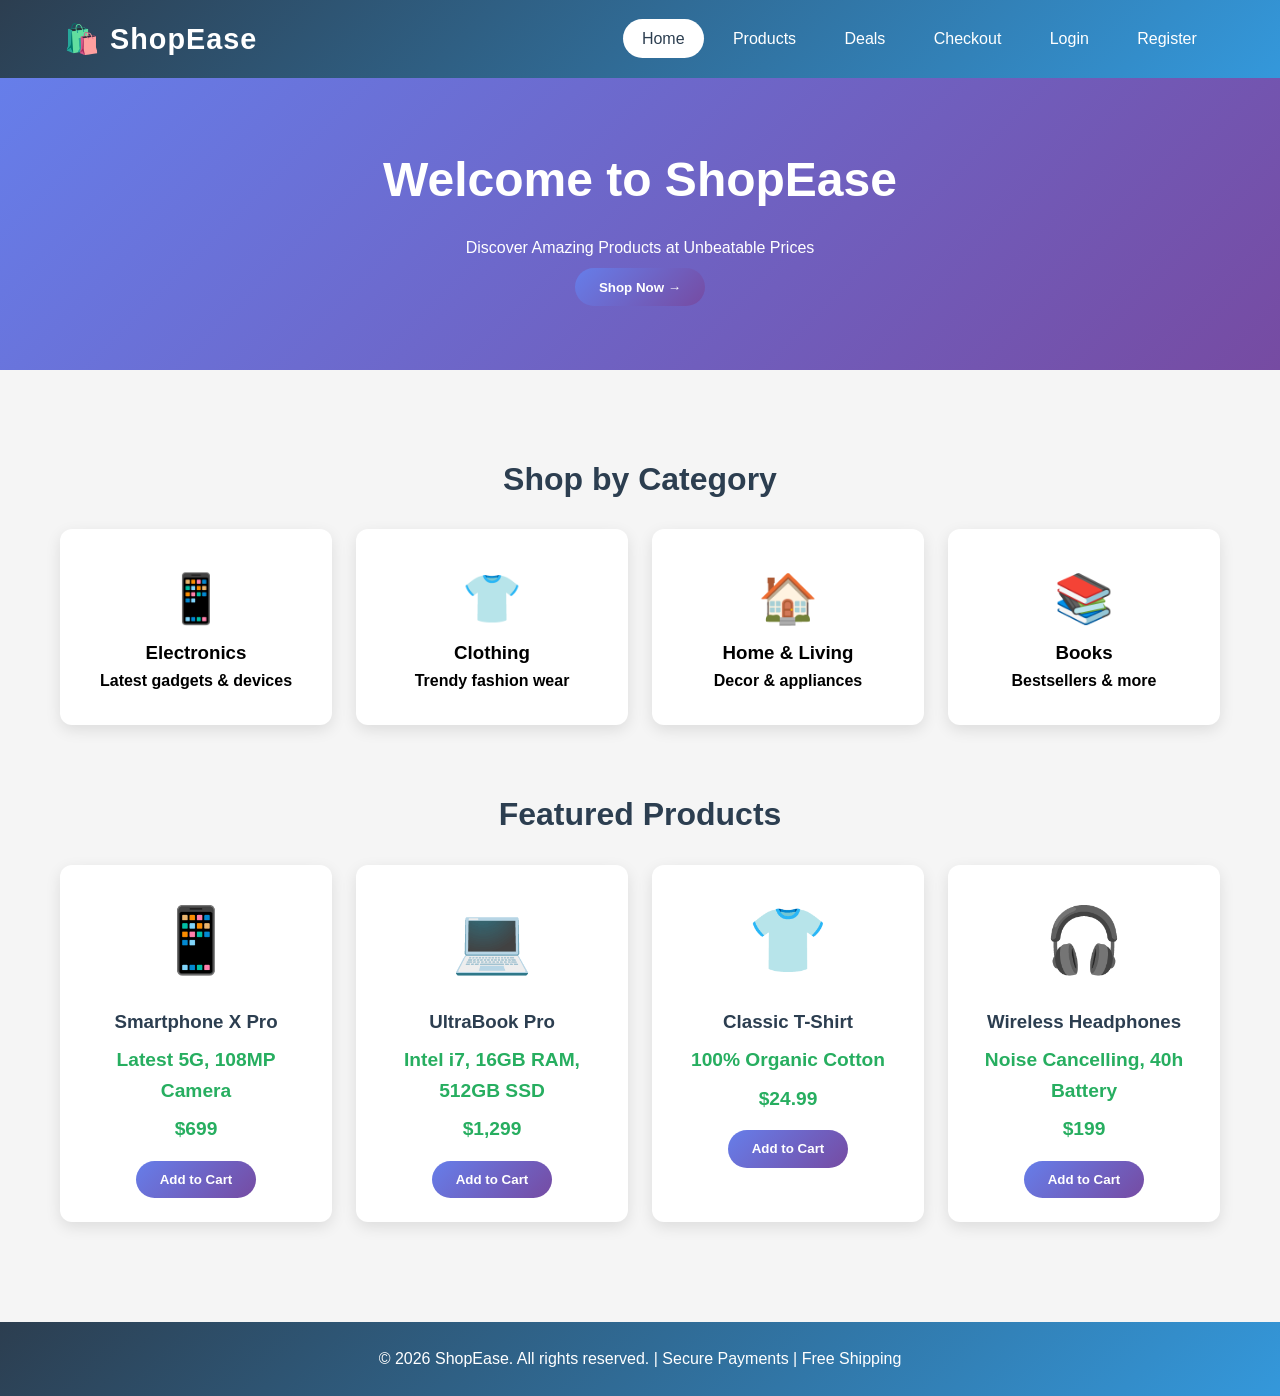
==== index.html @ cba44abe "Assignment 1 and 2 complted" ====
<!DOCTYPE html>
<html lang="en">
<head>
  <meta charset="UTF-8">
  <meta name="viewport" content="width=device-width, initial-scale=1.0">
  <title>ShopEase - Your One-Stop Shop</title>
  <link rel="stylesheet" href="style.css">
</head>
<body>
  <header>
    <div class="logo">🛍️ ShopEase</div>
    <nav>
      <ul>
        <li><a href="index.html" class="active">Home</a></li>
        <li><a href="products.html">Products</a></li>
        <li><a href="product-seo.html">Deals</a></li>
        <li><a href="checkout.html">Checkout</a></li>
        <li><a href="login.html">Login</a></li>
        <li><a href="register.html">Register</a></li>
      </ul>
    </nav>
  </header>

  <section class="hero">
    <h1>Welcome to ShopEase</h1>
    <p>Discover Amazing Products at Unbeatable Prices</p>
    <button class="btn" onclick="location.href='products.html'">Shop Now →</button>
  </section>

  <div class="container">
    <section class="categories">
      <h2>Shop by Category</h2>
      <div class="category-grid">
        <div class="category-card" onclick="location.href='products.html?category=Electronics'">
          <div style="font-size: 3rem;">📱</div>
          <h3>Electronics</h3>
          <p>Latest gadgets & devices</p>
        </div>
        <div class="category-card" onclick="location.href='products.html?category=Clothing'">
          <div style="font-size: 3rem;">👕</div>
          <h3>Clothing</h3>
          <p>Trendy fashion wear</p>
        </div>
        <div class="category-card" onclick="location.href='products.html?category=Home'">
          <div style="font-size: 3rem;">🏠</div>
          <h3>Home & Living</h3>
          <p>Decor & appliances</p>
        </div>
        <div class="category-card" onclick="location.href='products.html?category=Books'">
          <div style="font-size: 3rem;">📚</div>
          <h3>Books</h3>
          <p>Bestsellers & more</p>
        </div>
      </div>
    </section>

    <section class="featured-products">
      <h2>Featured Products</h2>
      <div class="product-grid">
        <div class="product-card">
          <div class="product-image">📱</div>
          <h3>Smartphone X Pro</h3>
          <p>Latest 5G, 108MP Camera</p>
          <p class="price">$699</p>
          <button class="btn" onclick="addToCart('Smartphone X Pro', 699)">Add to Cart</button>
        </div>
        <div class="product-card">
          <div class="product-image">💻</div>
          <h3>UltraBook Pro</h3>
          <p>Intel i7, 16GB RAM, 512GB SSD</p>
          <p class="price">$1,299</p>
          <button class="btn" onclick="addToCart('UltraBook Pro', 1299)">Add to Cart</button>
        </div>
        <div class="product-card">
          <div class="product-image">👕</div>
          <h3>Classic T-Shirt</h3>
          <p>100% Organic Cotton</p>
          <p class="price">$24.99</p>
          <button class="btn" onclick="addToCart('Classic T-Shirt', 24.99)">Add to Cart</button>
        </div>
        <div class="product-card">
          <div class="product-image">🎧</div>
          <h3>Wireless Headphones</h3>
          <p>Noise Cancelling, 40h Battery</p>
          <p class="price">$199</p>
          <button class="btn" onclick="addToCart('Wireless Headphones', 199)">Add to Cart</button>
        </div>
      </div>
    </section>
  </div>

  <footer>
    <p>&copy; 2026 ShopEase. All rights reserved. | Secure Payments | Free Shipping</p>
  </footer>

  <script>
    function addToCart(name, price) {
      let cart = JSON.parse(localStorage.getItem('cart')) || [];
      cart.push({ name, price, quantity: 1 });
      localStorage.setItem('cart', JSON.stringify(cart));
      alert(`${name} added to cart!`);
    }
  </script>
</body>
</html>
---- style.css ----
/* Global Styles */
* {
  margin: 0;
  padding: 0;
  box-sizing: border-box;
  font-family: 'Segoe UI', Tahoma, Geneva, Verdana, sans-serif;
}

body {
  line-height: 1.6;
  background: #f5f5f5;
}

/* Header & Navigation */
header {
  display: flex;
  justify-content: space-between;
  align-items: center;
  padding: 1rem 5%;
  background: linear-gradient(135deg, #2c3e50, #3498db);
  color: white;
  box-shadow: 0 2px 10px rgba(0,0,0,0.1);
}

.logo {
  font-size: 1.8rem;
  font-weight: bold;
  letter-spacing: 1px;
}

nav ul {
  display: flex;
  list-style: none;
  gap: 10px;
}

nav ul li a {
  color: white;
  text-decoration: none;
  padding: 0.7rem 1.2rem;
  border-radius: 25px;
  transition: all 0.3s;
  font-weight: 500;
}

nav ul li a:hover {
  background: rgba(255,255,255,0.2);
  transform: translateY(-2px);
}

nav ul li a.active {
  background: white;
  color: #2c3e50;
}

/* Container */
.container {
  max-width: 1200px;
  margin: 0 auto;
  padding: 20px;
}

/* Hero Section */
.hero {
  background: linear-gradient(135deg, #667eea 0%, #764ba2 100%);
  color: white;
  text-align: center;
  padding: 4rem 1rem;
  margin-bottom: 2rem;
}

.hero h1 {
  font-size: 3rem;
  margin-bottom: 1rem;
}

/* Categories */
.categories, .featured-products {
  padding: 2rem 0;
}

h2 {
  margin-bottom: 1.5rem;
  text-align: center;
  color: #2c3e50;
  font-size: 2rem;
}

.category-grid, .product-grid {
  display: grid;
  grid-template-columns: repeat(auto-fit, minmax(250px, 1fr));
  gap: 1.5rem;
}

.category-card {
  background: white;
  padding: 2rem;
  text-align: center;
  border-radius: 12px;
  font-weight: bold;
  transition: all 0.3s;
  box-shadow: 0 5px 15px rgba(0,0,0,0.1);
  cursor: pointer;
}

.category-card:hover {
  transform: translateY(-5px);
  box-shadow: 0 8px 25px rgba(0,0,0,0.15);
  background: linear-gradient(135deg, #667eea, #764ba2);
  color: white;
}

.product-card {
  background: white;
  border-radius: 12px;
  padding: 1.5rem;
  text-align: center;
  box-shadow: 0 5px 15px rgba(0,0,0,0.1);
  transition: all 0.3s;
}

.product-card:hover {
  transform: translateY(-5px);
  box-shadow: 0 8px 25px rgba(0,0,0,0.15);
}

.product-image {
  font-size: 4rem;
  margin-bottom: 1rem;
}

.product-card h3 {
  margin: 0.5rem 0;
  color: #2c3e50;
}

.product-card p {
  color: #27ae60;
  font-size: 1.2rem;
  font-weight: bold;
  margin: 0.5rem 0;
}

.btn {
  background: linear-gradient(135deg, #667eea, #764ba2);
  color: white;
  border: none;
  padding: 0.7rem 1.5rem;
  border-radius: 25px;
  cursor: pointer;
  margin-top: 0.5rem;
  font-weight: 600;
  transition: all 0.3s;
}

.btn:hover {
  transform: translateY(-2px);
  box-shadow: 0 5px 15px rgba(102, 126, 234, 0.4);
}

/* Search Bar */
.search-section {
  margin: 20px 0;
  padding: 20px;
  background: white;
  border-radius: 12px;
  box-shadow: 0 5px 15px rgba(0,0,0,0.1);
}

#searchInput {
  padding: 12px 20px;
  width: 100%;
  max-width: 500px;
  font-size: 16px;
  border: 2px solid #ddd;
  border-radius: 25px;
  outline: none;
  transition: border-color 0.3s;
}

#searchInput:focus {
  border-color: #667eea;
}

.category-filter {
  margin: 20px 0;
}

.filter-btn {
  padding: 10px 20px;
  margin-right: 10px;
  margin-bottom: 10px;
  cursor: pointer;
  background: white;
  border: 2px solid #667eea;
  color: #667eea;
  border-radius: 25px;
  font-weight: 600;
  transition: all 0.3s;
}

.filter-btn:hover,
.filter-btn.active {
  background: linear-gradient(135deg, #667eea, #764ba2);
  color: white;
}

/* Forms */
.form-container {
  max-width: 400px;
  margin: 40px auto;
  padding: 30px;
  background: white;
  border-radius: 12px;
  box-shadow: 0 5px 25px rgba(0,0,0,0.1);
}

.form-group {
  margin-bottom: 20px;
}

.form-group input {
  width: 100%;
  padding: 12px;
  border: 2px solid #ddd;
  border-radius: 8px;
  font-size: 16px;
  transition: border-color 0.3s;
}

.form-group input:focus {
  border-color: #667eea;
  outline: none;
}

/* Footer */
footer {
  background: linear-gradient(135deg, #2c3e50, #3498db);
  color: white;
  text-align: center;
  padding: 1.5rem;
  margin-top: 3rem;
}

/* Messages */
.error {
  color: #e74c3c;
  padding: 10px;
  background: #fde8e8;
  border-radius: 8px;
  margin-bottom: 20px;
}

.success {
  color: #27ae60;
  padding: 10px;
  background: #d4edda;
  border-radius: 8px;
  margin-bottom: 20px;
}
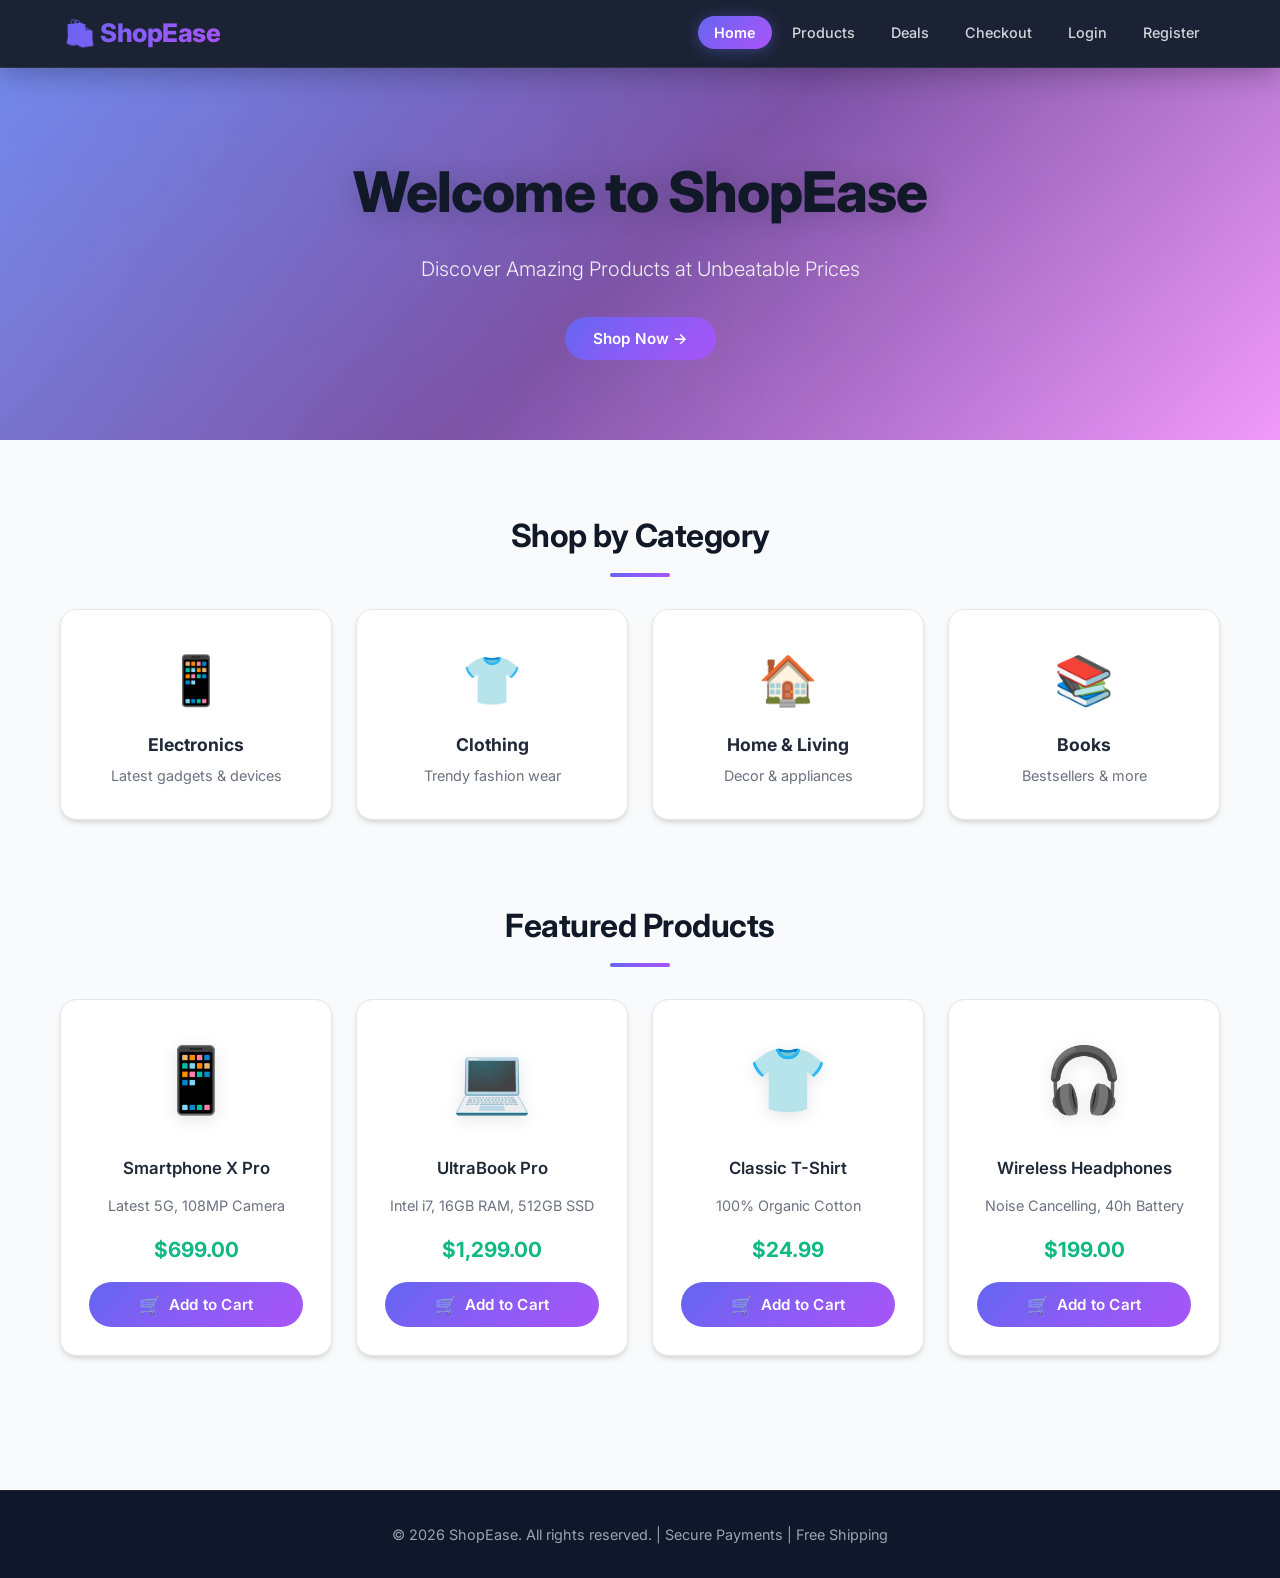
==== commit 374b6693: "Refactor registration page: enhance UI/UX, remove server-side registration script, and update styles" ====
--- a/index.html
+++ b/index.html
@@ -3,12 +3,13 @@
 <head>
   <meta charset="UTF-8">
   <meta name="viewport" content="width=device-width, initial-scale=1.0">
+  <meta name="description" content="ShopEase - Your one-stop shop for electronics, clothing, home goods and books at unbeatable prices. Free shipping on all orders.">
   <title>ShopEase - Your One-Stop Shop</title>
   <link rel="stylesheet" href="style.css">
 </head>
 <body>
   <header>
-    <div class="logo">🛍️ ShopEase</div>
+    <div class="logo" onclick="location.href='index.html'">🛍️ ShopEase</div>
     <nav>
       <ul>
         <li><a href="index.html" class="active">Home</a></li>
@@ -61,29 +62,37 @@
           <div class="product-image">📱</div>
           <h3>Smartphone X Pro</h3>
           <p>Latest 5G, 108MP Camera</p>
-          <p class="price">$699</p>
-          <button class="btn" onclick="addToCart('Smartphone X Pro', 699)">Add to Cart</button>
+          <p class="price">$699.00</p>
+          <button class="btn btn-add-cart" onclick="addToCart('Smartphone X Pro', 699, '📱')">
+            <span class="btn-icon">🛒</span> Add to Cart
+          </button>
         </div>
         <div class="product-card">
           <div class="product-image">💻</div>
           <h3>UltraBook Pro</h3>
           <p>Intel i7, 16GB RAM, 512GB SSD</p>
-          <p class="price">$1,299</p>
-          <button class="btn" onclick="addToCart('UltraBook Pro', 1299)">Add to Cart</button>
+          <p class="price">$1,299.00</p>
+          <button class="btn btn-add-cart" onclick="addToCart('UltraBook Pro', 1299, '💻')">
+            <span class="btn-icon">🛒</span> Add to Cart
+          </button>
         </div>
         <div class="product-card">
           <div class="product-image">👕</div>
           <h3>Classic T-Shirt</h3>
           <p>100% Organic Cotton</p>
           <p class="price">$24.99</p>
-          <button class="btn" onclick="addToCart('Classic T-Shirt', 24.99)">Add to Cart</button>
+          <button class="btn btn-add-cart" onclick="addToCart('Classic T-Shirt', 24.99, '👕')">
+            <span class="btn-icon">🛒</span> Add to Cart
+          </button>
         </div>
         <div class="product-card">
           <div class="product-image">🎧</div>
           <h3>Wireless Headphones</h3>
           <p>Noise Cancelling, 40h Battery</p>
-          <p class="price">$199</p>
-          <button class="btn" onclick="addToCart('Wireless Headphones', 199)">Add to Cart</button>
+          <p class="price">$199.00</p>
+          <button class="btn btn-add-cart" onclick="addToCart('Wireless Headphones', 199, '🎧')">
+            <span class="btn-icon">🛒</span> Add to Cart
+          </button>
         </div>
       </div>
     </section>
@@ -93,13 +102,7 @@
     <p>&copy; 2026 ShopEase. All rights reserved. | Secure Payments | Free Shipping</p>
   </footer>
 
-  <script>
-    function addToCart(name, price) {
-      let cart = JSON.parse(localStorage.getItem('cart')) || [];
-      cart.push({ name, price, quantity: 1 });
-      localStorage.setItem('cart', JSON.stringify(cart));
-      alert(`${name} added to cart!`);
-    }
-  </script>
+  <script src="js/auth.js"></script>
+  <script src="js/cart.js"></script>
 </body>
 </html>
--- a/style.css
+++ b/style.css
@@ -1,260 +1,1155 @@
-/* Global Styles */
-* {
+/* ==========================================
+   ShopEase - Premium E-Commerce Styles
+   ========================================== */
+
+@import url('https://fonts.googleapis.com/css2?family=Inter:wght@300;400;500;600;700;800&display=swap');
+
+/* === CSS Variables === */
+:root {
+  --primary: #6366f1;
+  --primary-dark: #4f46e5;
+  --primary-light: #818cf8;
+  --secondary: #8b5cf6;
+  --accent: #06b6d4;
+  --success: #10b981;
+  --danger: #ef4444;
+  --warning: #f59e0b;
+  --dark: #0f172a;
+  --dark-light: #1e293b;
+  --gray-900: #111827;
+  --gray-800: #1f2937;
+  --gray-700: #374151;
+  --gray-600: #4b5563;
+  --gray-500: #6b7280;
+  --gray-400: #9ca3af;
+  --gray-300: #d1d5db;
+  --gray-200: #e5e7eb;
+  --gray-100: #f3f4f6;
+  --gray-50: #f9fafb;
+  --white: #ffffff;
+  --gradient-primary: linear-gradient(135deg, #6366f1 0%, #8b5cf6 50%, #a855f7 100%);
+  --gradient-hero: linear-gradient(135deg, #667eea 0%, #764ba2 50%, #f093fb 100%);
+  --gradient-dark: linear-gradient(135deg, #0f172a 0%, #1e293b 100%);
+  --shadow-sm: 0 1px 2px rgba(0, 0, 0, 0.05);
+  --shadow-md: 0 4px 6px -1px rgba(0, 0, 0, 0.1), 0 2px 4px -2px rgba(0, 0, 0, 0.1);
+  --shadow-lg: 0 10px 15px -3px rgba(0, 0, 0, 0.1), 0 4px 6px -4px rgba(0, 0, 0, 0.1);
+  --shadow-xl: 0 20px 25px -5px rgba(0, 0, 0, 0.1), 0 8px 10px -6px rgba(0, 0, 0, 0.1);
+  --shadow-glow: 0 0 40px rgba(99, 102, 241, 0.15);
+  --radius-sm: 8px;
+  --radius-md: 12px;
+  --radius-lg: 16px;
+  --radius-xl: 24px;
+  --radius-full: 9999px;
+  --transition-fast: 0.2s ease;
+  --transition-base: 0.3s ease;
+  --transition-slow: 0.5s ease;
+}
+
+/* === Reset & Global === */
+*,
+*::before,
+*::after {
   margin: 0;
   padding: 0;
   box-sizing: border-box;
-  font-family: 'Segoe UI', Tahoma, Geneva, Verdana, sans-serif;
+}
+
+html {
+  scroll-behavior: smooth;
 }
 
 body {
+  font-family: 'Inter', -apple-system, BlinkMacSystemFont, 'Segoe UI', sans-serif;
   line-height: 1.6;
-  background: #f5f5f5;
-}
-
-/* Header & Navigation */
+  background: var(--gray-50);
+  color: var(--gray-900);
+  min-height: 100vh;
+  -webkit-font-smoothing: antialiased;
+  -moz-osx-font-smoothing: grayscale;
+}
+
+/* === Header & Navigation === */
 header {
   display: flex;
   justify-content: space-between;
   align-items: center;
-  padding: 1rem 5%;
-  background: linear-gradient(135deg, #2c3e50, #3498db);
-  color: white;
-  box-shadow: 0 2px 10px rgba(0,0,0,0.1);
+  padding: 0.8rem 5%;
+  background: rgba(15, 23, 42, 0.95);
+  backdrop-filter: blur(20px);
+  -webkit-backdrop-filter: blur(20px);
+  color: var(--white);
+  position: sticky;
+  top: 0;
+  z-index: 1000;
+  border-bottom: 1px solid rgba(255, 255, 255, 0.08);
+  box-shadow: 0 4px 30px rgba(0, 0, 0, 0.3);
 }
 
 .logo {
-  font-size: 1.8rem;
-  font-weight: bold;
-  letter-spacing: 1px;
+  font-size: 1.6rem;
+  font-weight: 800;
+  letter-spacing: -0.5px;
+  background: var(--gradient-primary);
+  -webkit-background-clip: text;
+  -webkit-text-fill-color: transparent;
+  background-clip: text;
+  cursor: pointer;
+  transition: transform var(--transition-fast);
+}
+
+.logo:hover {
+  transform: scale(1.05);
 }
 
 nav ul {
   display: flex;
   list-style: none;
-  gap: 10px;
+  gap: 4px;
+  align-items: center;
 }
 
 nav ul li a {
-  color: white;
+  color: var(--gray-300);
   text-decoration: none;
-  padding: 0.7rem 1.2rem;
-  border-radius: 25px;
-  transition: all 0.3s;
+  padding: 0.5rem 1rem;
+  border-radius: var(--radius-full);
+  transition: all var(--transition-base);
   font-weight: 500;
+  font-size: 0.9rem;
+  position: relative;
 }
 
 nav ul li a:hover {
-  background: rgba(255,255,255,0.2);
-  transform: translateY(-2px);
+  color: var(--white);
+  background: rgba(255, 255, 255, 0.1);
+  transform: translateY(-1px);
 }
 
 nav ul li a.active {
-  background: white;
-  color: #2c3e50;
-}
-
-/* Container */
+  background: var(--gradient-primary);
+  color: var(--white);
+  font-weight: 600;
+  box-shadow: 0 2px 15px rgba(99, 102, 241, 0.4);
+}
+
+nav ul li a.nav-logout {
+  color: var(--danger);
+  border: 1px solid rgba(239, 68, 68, 0.3);
+}
+
+nav ul li a.nav-logout:hover {
+  background: rgba(239, 68, 68, 0.15);
+  color: #fca5a5;
+}
+
+/* === Container === */
 .container {
   max-width: 1200px;
   margin: 0 auto;
-  padding: 20px;
-}
-
-/* Hero Section */
+  padding: 30px 20px;
+}
+
+/* === Hero Section === */
 .hero {
-  background: linear-gradient(135deg, #667eea 0%, #764ba2 100%);
-  color: white;
+  background: var(--gradient-hero);
+  color: var(--white);
   text-align: center;
-  padding: 4rem 1rem;
+  padding: 5rem 2rem;
+  position: relative;
+  overflow: hidden;
+}
+
+.hero::before {
+  content: '';
+  position: absolute;
+  top: -50%;
+  left: -50%;
+  width: 200%;
+  height: 200%;
+  background: radial-gradient(circle at 20% 50%, rgba(255,255,255,0.1) 0%, transparent 50%),
+              radial-gradient(circle at 80% 50%, rgba(255,255,255,0.08) 0%, transparent 50%);
+  animation: heroFloat 15s ease-in-out infinite;
+}
+
+@keyframes heroFloat {
+  0%, 100% { transform: translateX(0) translateY(0) rotate(0deg); }
+  25% { transform: translateX(2%) translateY(-1%) rotate(1deg); }
+  50% { transform: translateX(-1%) translateY(1%) rotate(-1deg); }
+  75% { transform: translateX(1%) translateY(-2%) rotate(0.5deg); }
+}
+
+.hero h1 {
+  font-size: 3.5rem;
+  font-weight: 800;
+  margin-bottom: 1rem;
+  position: relative;
+  letter-spacing: -1px;
+  text-shadow: 0 2px 30px rgba(0,0,0,0.2);
+}
+
+.hero p {
+  font-size: 1.25rem;
+  opacity: 0.9;
   margin-bottom: 2rem;
-}
-
-.hero h1 {
-  font-size: 3rem;
-  margin-bottom: 1rem;
-}
-
-/* Categories */
-.categories, .featured-products {
-  padding: 2rem 0;
-}
-
-h2 {
-  margin-bottom: 1.5rem;
+  position: relative;
+  font-weight: 300;
+}
+
+/* === Buttons === */
+.btn {
+  background: var(--gradient-primary);
+  color: var(--white);
+  border: none;
+  padding: 0.75rem 1.75rem;
+  border-radius: var(--radius-full);
+  cursor: pointer;
+  font-weight: 600;
+  font-size: 0.95rem;
+  font-family: 'Inter', sans-serif;
+  transition: all var(--transition-base);
+  position: relative;
+  overflow: hidden;
+  display: inline-flex;
+  align-items: center;
+  gap: 8px;
+  letter-spacing: 0.2px;
+}
+
+.btn::before {
+  content: '';
+  position: absolute;
+  top: 0;
+  left: -100%;
+  width: 100%;
+  height: 100%;
+  background: linear-gradient(90deg, transparent, rgba(255,255,255,0.2), transparent);
+  transition: left 0.5s ease;
+}
+
+.btn:hover {
+  transform: translateY(-2px);
+  box-shadow: 0 8px 25px rgba(99, 102, 241, 0.4);
+}
+
+.btn:hover::before {
+  left: 100%;
+}
+
+.btn:active {
+  transform: translateY(0);
+}
+
+.btn-add-cart {
+  width: 100%;
+  justify-content: center;
+  margin-top: 0.75rem;
+}
+
+.btn-icon {
+  font-size: 1.1rem;
+}
+
+/* === Section Headings === */
+h1, h2 {
+  color: var(--gray-900);
+}
+
+.categories h2,
+.featured-products h2 {
   text-align: center;
-  color: #2c3e50;
   font-size: 2rem;
-}
-
-.category-grid, .product-grid {
+  font-weight: 700;
+  margin-bottom: 2rem;
+  position: relative;
+  letter-spacing: -0.5px;
+}
+
+.categories h2::after,
+.featured-products h2::after {
+  content: '';
+  display: block;
+  width: 60px;
+  height: 4px;
+  background: var(--gradient-primary);
+  margin: 12px auto 0;
+  border-radius: var(--radius-full);
+}
+
+/* === Categories === */
+.categories,
+.featured-products {
+  padding: 2.5rem 0;
+}
+
+.category-grid,
+.product-grid {
   display: grid;
-  grid-template-columns: repeat(auto-fit, minmax(250px, 1fr));
+  grid-template-columns: repeat(auto-fill, minmax(260px, 1fr));
   gap: 1.5rem;
 }
 
 .category-card {
-  background: white;
-  padding: 2rem;
+  background: var(--white);
+  padding: 2rem 1.5rem;
   text-align: center;
-  border-radius: 12px;
-  font-weight: bold;
-  transition: all 0.3s;
-  box-shadow: 0 5px 15px rgba(0,0,0,0.1);
+  border-radius: var(--radius-lg);
+  font-weight: 600;
+  transition: all var(--transition-base);
+  box-shadow: var(--shadow-md);
   cursor: pointer;
+  border: 1px solid var(--gray-200);
+  position: relative;
+  overflow: hidden;
+}
+
+.category-card::before {
+  content: '';
+  position: absolute;
+  top: 0;
+  left: 0;
+  right: 0;
+  height: 4px;
+  background: var(--gradient-primary);
+  transform: scaleX(0);
+  transition: transform var(--transition-base);
 }
 
 .category-card:hover {
-  transform: translateY(-5px);
-  box-shadow: 0 8px 25px rgba(0,0,0,0.15);
-  background: linear-gradient(135deg, #667eea, #764ba2);
-  color: white;
-}
-
+  transform: translateY(-8px);
+  box-shadow: var(--shadow-xl), var(--shadow-glow);
+  border-color: var(--primary-light);
+}
+
+.category-card:hover::before {
+  transform: scaleX(1);
+}
+
+.category-card:hover h3 {
+  color: var(--primary);
+}
+
+.category-card h3 {
+  margin-top: 0.75rem;
+  font-size: 1.1rem;
+  color: var(--gray-800);
+  transition: color var(--transition-base);
+}
+
+.category-card p {
+  color: var(--gray-500);
+  font-weight: 400;
+  font-size: 0.9rem;
+  margin-top: 0.3rem;
+}
+
+/* === Product Cards === */
 .product-card {
-  background: white;
-  border-radius: 12px;
-  padding: 1.5rem;
+  background: var(--white);
+  border-radius: var(--radius-lg);
+  padding: 1.75rem;
   text-align: center;
-  box-shadow: 0 5px 15px rgba(0,0,0,0.1);
-  transition: all 0.3s;
+  box-shadow: var(--shadow-md);
+  transition: all var(--transition-base);
+  border: 1px solid var(--gray-200);
+  position: relative;
+  display: flex;
+  flex-direction: column;
 }
 
 .product-card:hover {
-  transform: translateY(-5px);
-  box-shadow: 0 8px 25px rgba(0,0,0,0.15);
+  transform: translateY(-6px);
+  box-shadow: var(--shadow-xl);
+  border-color: var(--primary-light);
 }
 
 .product-image {
   font-size: 4rem;
   margin-bottom: 1rem;
+  filter: drop-shadow(0 4px 8px rgba(0,0,0,0.1));
+  transition: transform var(--transition-base);
+}
+
+.product-card:hover .product-image {
+  transform: scale(1.1) rotate(-3deg);
 }
 
 .product-card h3 {
   margin: 0.5rem 0;
-  color: #2c3e50;
+  color: var(--gray-800);
+  font-size: 1.05rem;
+  font-weight: 600;
 }
 
 .product-card p {
-  color: #27ae60;
-  font-size: 1.2rem;
-  font-weight: bold;
-  margin: 0.5rem 0;
-}
-
-.btn {
-  background: linear-gradient(135deg, #667eea, #764ba2);
-  color: white;
-  border: none;
-  padding: 0.7rem 1.5rem;
-  border-radius: 25px;
-  cursor: pointer;
-  margin-top: 0.5rem;
-  font-weight: 600;
-  transition: all 0.3s;
-}
-
-.btn:hover {
-  transform: translateY(-2px);
-  box-shadow: 0 5px 15px rgba(102, 126, 234, 0.4);
-}
-
-/* Search Bar */
+  color: var(--gray-500);
+  font-size: 0.9rem;
+  font-weight: 400;
+  margin: 0.25rem 0;
+}
+
+.product-category {
+  display: inline-block;
+  padding: 2px 12px;
+  background: rgba(99, 102, 241, 0.08);
+  color: var(--primary) !important;
+  border-radius: var(--radius-full);
+  font-size: 0.8rem !important;
+  font-weight: 500 !important;
+  margin: 0.5rem 0 !important;
+}
+
+.price {
+  color: var(--success) !important;
+  font-size: 1.3rem !important;
+  font-weight: 700 !important;
+  margin: 0.75rem 0 0.25rem !important;
+}
+
+/* === Search Section === */
 .search-section {
-  margin: 20px 0;
-  padding: 20px;
-  background: white;
-  border-radius: 12px;
-  box-shadow: 0 5px 15px rgba(0,0,0,0.1);
+  margin: 24px 0;
+  padding: 24px;
+  background: var(--white);
+  border-radius: var(--radius-lg);
+  box-shadow: var(--shadow-md);
+  border: 1px solid var(--gray-200);
 }
 
 #searchInput {
-  padding: 12px 20px;
+  padding: 14px 24px;
   width: 100%;
   max-width: 500px;
-  font-size: 16px;
-  border: 2px solid #ddd;
-  border-radius: 25px;
+  font-size: 1rem;
+  font-family: 'Inter', sans-serif;
+  border: 2px solid var(--gray-200);
+  border-radius: var(--radius-full);
   outline: none;
-  transition: border-color 0.3s;
+  transition: all var(--transition-base);
+  background: var(--gray-50);
 }
 
 #searchInput:focus {
-  border-color: #667eea;
+  border-color: var(--primary);
+  box-shadow: 0 0 0 4px rgba(99, 102, 241, 0.1);
+  background: var(--white);
 }
 
 .category-filter {
-  margin: 20px 0;
+  margin: 16px 0 0;
+  display: flex;
+  flex-wrap: wrap;
+  gap: 8px;
 }
 
 .filter-btn {
   padding: 10px 20px;
-  margin-right: 10px;
-  margin-bottom: 10px;
   cursor: pointer;
-  background: white;
-  border: 2px solid #667eea;
-  color: #667eea;
-  border-radius: 25px;
-  font-weight: 600;
-  transition: all 0.3s;
-}
-
-.filter-btn:hover,
+  background: var(--white);
+  border: 2px solid var(--gray-200);
+  color: var(--gray-600);
+  border-radius: var(--radius-full);
+  font-weight: 500;
+  font-family: 'Inter', sans-serif;
+  font-size: 0.9rem;
+  transition: all var(--transition-base);
+}
+
+.filter-btn:hover {
+  border-color: var(--primary);
+  color: var(--primary);
+  background: rgba(99, 102, 241, 0.05);
+}
+
 .filter-btn.active {
-  background: linear-gradient(135deg, #667eea, #764ba2);
-  color: white;
-}
-
-/* Forms */
+  background: var(--gradient-primary);
+  color: var(--white);
+  border-color: transparent;
+  box-shadow: 0 2px 10px rgba(99, 102, 241, 0.3);
+}
+
+/* === Forms === */
 .form-container {
-  max-width: 400px;
+  max-width: 440px;
   margin: 40px auto;
-  padding: 30px;
-  background: white;
-  border-radius: 12px;
-  box-shadow: 0 5px 25px rgba(0,0,0,0.1);
+  padding: 40px;
+  background: var(--white);
+  border-radius: var(--radius-xl);
+  box-shadow: var(--shadow-xl);
+  border: 1px solid var(--gray-200);
+  position: relative;
+  overflow: hidden;
+}
+
+.form-container::before {
+  content: '';
+  position: absolute;
+  top: 0;
+  left: 0;
+  right: 0;
+  height: 4px;
+  background: var(--gradient-primary);
+}
+
+.form-container h2 {
+  font-size: 1.75rem;
+  font-weight: 700;
+  letter-spacing: -0.5px;
 }
 
 .form-group {
   margin-bottom: 20px;
 }
 
+.form-group label {
+  display: block;
+  margin-bottom: 6px;
+  font-weight: 500;
+  color: var(--gray-700);
+  font-size: 0.9rem;
+}
+
 .form-group input {
   width: 100%;
-  padding: 12px;
-  border: 2px solid #ddd;
-  border-radius: 8px;
-  font-size: 16px;
-  transition: border-color 0.3s;
+  padding: 14px 16px;
+  border: 2px solid var(--gray-200);
+  border-radius: var(--radius-md);
+  font-size: 1rem;
+  font-family: 'Inter', sans-serif;
+  transition: all var(--transition-base);
+  background: var(--gray-50);
+  color: var(--gray-900);
 }
 
 .form-group input:focus {
-  border-color: #667eea;
+  border-color: var(--primary);
   outline: none;
-}
-
-/* Footer */
+  box-shadow: 0 0 0 4px rgba(99, 102, 241, 0.1);
+  background: var(--white);
+}
+
+.form-group input::placeholder {
+  color: var(--gray-400);
+}
+
+.password-requirements {
+  font-size: 0.85rem;
+  color: var(--gray-500);
+  margin-top: 6px;
+  display: flex;
+  align-items: center;
+  gap: 4px;
+}
+
+/* === Footer === */
 footer {
-  background: linear-gradient(135deg, #2c3e50, #3498db);
-  color: white;
+  background: var(--dark);
+  color: var(--gray-400);
   text-align: center;
-  padding: 1.5rem;
-  margin-top: 3rem;
-}
-
-/* Messages */
+  padding: 2rem;
+  margin-top: 4rem;
+  border-top: 1px solid rgba(255,255,255,0.05);
+}
+
+footer p {
+  font-size: 0.9rem;
+}
+
+/* === Messages / Alerts === */
 .error {
-  color: #e74c3c;
-  padding: 10px;
-  background: #fde8e8;
-  border-radius: 8px;
+  color: #b91c1c;
+  padding: 14px 18px;
+  background: #fef2f2;
+  border: 1px solid #fecaca;
+  border-radius: var(--radius-md);
   margin-bottom: 20px;
+  font-weight: 500;
+  font-size: 0.9rem;
+  display: flex;
+  align-items: center;
+  gap: 8px;
+  animation: slideDown 0.3s ease;
 }
 
 .success {
-  color: #27ae60;
-  padding: 10px;
-  background: #d4edda;
-  border-radius: 8px;
+  color: #065f46;
+  padding: 14px 18px;
+  background: #ecfdf5;
+  border: 1px solid #a7f3d0;
+  border-radius: var(--radius-md);
   margin-bottom: 20px;
+  font-weight: 500;
+  font-size: 0.9rem;
+  display: flex;
+  align-items: center;
+  gap: 8px;
+  animation: slideDown 0.3s ease;
+}
+
+@keyframes slideDown {
+  from { opacity: 0; transform: translateY(-10px); }
+  to { opacity: 1; transform: translateY(0); }
+}
+
+/* === Cart Toast Notification === */
+.cart-toast {
+  position: fixed;
+  bottom: 30px;
+  right: 30px;
+  background: var(--dark);
+  color: var(--white);
+  padding: 16px 24px;
+  border-radius: var(--radius-md);
+  display: flex;
+  align-items: center;
+  gap: 12px;
+  box-shadow: 0 10px 40px rgba(0,0,0,0.3);
+  transform: translateY(120px);
+  opacity: 0;
+  transition: all 0.4s cubic-bezier(0.16, 1, 0.3, 1);
+  z-index: 10000;
+  font-size: 0.95rem;
+  border: 1px solid rgba(255,255,255,0.1);
+}
+
+.cart-toast-show {
+  transform: translateY(0);
+  opacity: 1;
+}
+
+.cart-toast-icon {
+  width: 28px;
+  height: 28px;
+  border-radius: 50%;
+  background: var(--success);
+  display: flex;
+  align-items: center;
+  justify-content: center;
+  font-size: 0.85rem;
+  font-weight: 700;
+  flex-shrink: 0;
+}
+
+/* === Checkout Styles === */
+.checkout-container {
+  display: grid;
+  grid-template-columns: 1.2fr 0.8fr;
+  gap: 30px;
+  margin-top: 30px;
+}
+
+.cart-summary,
+.payment-section {
+  background: var(--white);
+  padding: 30px;
+  border-radius: var(--radius-lg);
+  box-shadow: var(--shadow-md);
+  border: 1px solid var(--gray-200);
+}
+
+.cart-item {
+  display: flex;
+  justify-content: space-between;
+  align-items: center;
+  padding: 16px 0;
+  border-bottom: 1px solid var(--gray-100);
+  gap: 12px;
+}
+
+.cart-item:last-child {
+  border-bottom: none;
+}
+
+.cart-item-info {
+  display: flex;
+  align-items: center;
+  gap: 12px;
+}
+
+.cart-item-image {
+  font-size: 2rem;
+  width: 48px;
+  height: 48px;
+  display: flex;
+  align-items: center;
+  justify-content: center;
+  background: var(--gray-50);
+  border-radius: var(--radius-sm);
+}
+
+.cart-item-info strong {
+  display: block;
+  color: var(--gray-800);
+  font-size: 0.95rem;
+}
+
+.cart-item-price {
+  display: block;
+  color: var(--gray-500);
+  font-size: 0.85rem;
+}
+
+.cart-item-actions {
+  display: flex;
+  align-items: center;
+  gap: 16px;
+}
+
+.quantity-control {
+  display: flex;
+  align-items: center;
+  gap: 0;
+  border: 2px solid var(--gray-200);
+  border-radius: var(--radius-sm);
+  overflow: hidden;
+}
+
+.qty-btn {
+  width: 32px;
+  height: 32px;
+  border: none;
+  background: var(--gray-50);
+  color: var(--gray-700);
+  cursor: pointer;
+  font-size: 1rem;
+  font-weight: 600;
+  transition: all var(--transition-fast);
+  font-family: 'Inter', sans-serif;
+}
+
+.qty-btn:hover {
+  background: var(--primary);
+  color: var(--white);
+}
+
+.qty-value {
+  width: 36px;
+  text-align: center;
+  font-weight: 600;
+  font-size: 0.9rem;
+  color: var(--gray-800);
+}
+
+.cart-item-total {
+  font-weight: 700;
+  color: var(--gray-800);
+  min-width: 70px;
+  text-align: right;
+}
+
+.remove-btn {
+  width: 30px;
+  height: 30px;
+  border-radius: 50%;
+  border: none;
+  background: rgba(239, 68, 68, 0.08);
+  color: var(--danger);
+  cursor: pointer;
+  font-size: 0.9rem;
+  transition: all var(--transition-fast);
+  display: flex;
+  align-items: center;
+  justify-content: center;
+  flex-shrink: 0;
+}
+
+.remove-btn:hover {
+  background: var(--danger);
+  color: var(--white);
+}
+
+.total {
+  font-size: 1.5rem;
+  font-weight: 700;
+  margin-top: 20px;
+  padding-top: 20px;
+  border-top: 2px solid var(--gray-200);
+  color: var(--gray-900);
+}
+
+.empty-cart {
+  text-align: center;
+  padding: 40px 20px;
+  color: var(--gray-500);
+}
+
+.empty-cart-icon {
+  font-size: 4rem;
+  display: block;
+  margin-bottom: 12px;
+  opacity: 0.4;
+}
+
+/* === Order Success Modal === */
+.order-overlay {
+  position: fixed;
+  top: 0;
+  left: 0;
+  right: 0;
+  bottom: 0;
+  background: rgba(0,0,0,0.6);
+  backdrop-filter: blur(8px);
+  display: flex;
+  align-items: center;
+  justify-content: center;
+  z-index: 10000;
+  opacity: 0;
+  transition: opacity 0.3s ease;
+}
+
+.order-overlay-show {
+  opacity: 1;
+}
+
+.order-modal {
+  background: var(--white);
+  padding: 50px 40px;
+  border-radius: var(--radius-xl);
+  text-align: center;
+  max-width: 420px;
+  width: 90%;
+  box-shadow: 0 25px 60px rgba(0,0,0,0.3);
+  animation: modalPop 0.4s cubic-bezier(0.16, 1, 0.3, 1);
+}
+
+@keyframes modalPop {
+  from { transform: scale(0.85); opacity: 0; }
+  to { transform: scale(1); opacity: 1; }
+}
+
+.order-success-icon {
+  font-size: 4rem;
+  margin-bottom: 16px;
+}
+
+.order-modal h2 {
+  font-size: 1.75rem;
+  margin-bottom: 8px;
+}
+
+.order-details {
+  background: var(--gray-50);
+  padding: 18px;
+  border-radius: var(--radius-md);
+  margin: 20px 0;
+  text-align: left;
+}
+
+.order-details p {
+  margin: 6px 0;
+  color: var(--gray-700);
+}
+
+/* === Product Detail / SEO Page === */
+.breadcrumb {
+  padding: 20px 0;
+  color: var(--gray-500);
+  font-size: 0.9rem;
+}
+
+.breadcrumb a {
+  color: var(--primary);
+  text-decoration: none;
+  font-weight: 500;
+  transition: color var(--transition-fast);
+}
+
+.breadcrumb a:hover {
+  color: var(--primary-dark);
+}
+
+.product-detail {
+  display: grid;
+  grid-template-columns: 1fr 1fr;
+  gap: 40px;
+  background: var(--white);
+  padding: 40px;
+  border-radius: var(--radius-lg);
+  box-shadow: var(--shadow-lg);
+  border: 1px solid var(--gray-200);
+}
+
+.product-gallery {
+  text-align: center;
+  display: flex;
+  flex-direction: column;
+  align-items: center;
+  justify-content: center;
+}
+
+.main-image {
+  font-size: 14rem;
+  margin-bottom: 20px;
+  filter: drop-shadow(0 10px 20px rgba(0,0,0,0.1));
+  animation: floatProduct 4s ease-in-out infinite;
+}
+
+@keyframes floatProduct {
+  0%, 100% { transform: translateY(0); }
+  50% { transform: translateY(-10px); }
+}
+
+.product-info h1 {
+  font-size: 2rem;
+  font-weight: 700;
+  letter-spacing: -0.5px;
+  margin-bottom: 8px;
+}
+
+.rating {
+  color: var(--warning);
+  margin: 10px 0;
+  font-size: 0.95rem;
+}
+
+.price-large {
+  font-size: 2.5rem;
+  color: var(--success);
+  font-weight: 800;
+  margin: 20px 0;
+}
+
+.specs {
+  margin: 24px 0;
+  padding: 24px;
+  background: var(--gray-50);
+  border-radius: var(--radius-md);
+  border: 1px solid var(--gray-200);
+}
+
+.specs h3 {
+  margin-bottom: 12px;
+  color: var(--gray-800);
+}
+
+.specs li {
+  margin: 10px 0;
+  color: var(--gray-600);
+  line-height: 1.5;
+}
+
+/* === Newsletter === */
+.newsletter {
+  background: var(--gradient-primary);
+  color: var(--white);
+  padding: 40px;
+  border-radius: var(--radius-lg);
+  margin-top: 40px;
+  text-align: center;
+  position: relative;
+  overflow: hidden;
+}
+
+.newsletter::before {
+  content: '';
+  position: absolute;
+  top: -50%;
+  right: -20%;
+  width: 300px;
+  height: 300px;
+  background: rgba(255,255,255,0.05);
+  border-radius: 50%;
+}
+
+.newsletter h2 {
+  color: var(--white);
+  position: relative;
+}
+
+.newsletter p {
+  position: relative;
+  opacity: 0.9;
+}
+
+.newsletter-form {
+  display: flex;
+  gap: 10px;
+  max-width: 480px;
+  margin: 20px auto;
+  position: relative;
+}
+
+.newsletter-form input {
+  flex: 1;
+  padding: 14px 20px;
+  border: none;
+  border-radius: var(--radius-full);
+  font-size: 1rem;
+  font-family: 'Inter', sans-serif;
+  outline: none;
+}
+
+/* === Reviews === */
+.reviews {
+  margin-top: 40px;
+  background: var(--white);
+  padding: 30px;
+  border-radius: var(--radius-lg);
+  box-shadow: var(--shadow-md);
+  border: 1px solid var(--gray-200);
+}
+
+.review-card {
+  border-bottom: 1px solid var(--gray-100);
+  padding: 20px 0;
+}
+
+.review-card:last-child {
+  border-bottom: none;
+}
+
+/* === Dashboard === */
+.dashboard-welcome {
+  background: var(--white);
+  padding: 40px;
+  border-radius: var(--radius-lg);
+  box-shadow: var(--shadow-lg);
+  border: 1px solid var(--gray-200);
+}
+
+.dashboard-welcome h1 {
+  font-size: 2rem;
+  font-weight: 700;
+  margin-bottom: 8px;
+}
+
+.dashboard-welcome h1 span {
+  background: var(--gradient-primary);
+  -webkit-background-clip: text;
+  -webkit-text-fill-color: transparent;
+  background-clip: text;
+}
+
+.dashboard-stats {
+  display: grid;
+  grid-template-columns: repeat(auto-fit, minmax(200px, 1fr));
+  gap: 20px;
+  margin-top: 30px;
+}
+
+.stat-card {
+  padding: 24px;
+  background: var(--gray-50);
+  border-radius: var(--radius-md);
+  border: 1px solid var(--gray-200);
+  transition: all var(--transition-base);
+}
+
+.stat-card:hover {
+  background: var(--white);
+  box-shadow: var(--shadow-md);
+  transform: translateY(-3px);
+}
+
+.stat-card h3 {
+  font-size: 1rem;
+  margin-bottom: 8px;
+  color: var(--gray-800);
+}
+
+.stat-card p {
+  color: var(--gray-500);
+  font-size: 0.9rem;
+  margin-bottom: 12px;
+}
+
+.stat-value {
+  font-size: 1.5rem;
+  font-weight: 700;
+  color: var(--primary);
+}
+
+.user-meta {
+  display: flex;
+  gap: 24px;
+  margin-top: 8px;
+  color: var(--gray-500);
+  font-size: 0.9rem;
+  flex-wrap: wrap;
+}
+
+.user-meta span {
+  display: flex;
+  align-items: center;
+  gap: 6px;
+}
+
+/* === Responsive === */
+@media (max-width: 768px) {
+  header {
+    flex-direction: column;
+    gap: 12px;
+    padding: 0.8rem 4%;
+  }
+
+  nav ul {
+    flex-wrap: wrap;
+    justify-content: center;
+    gap: 4px;
+  }
+
+  nav ul li a {
+    padding: 0.4rem 0.8rem;
+    font-size: 0.82rem;
+  }
+
+  .hero h1 {
+    font-size: 2.2rem;
+  }
+
+  .hero p {
+    font-size: 1rem;
+  }
+
+  .category-grid,
+  .product-grid {
+    grid-template-columns: repeat(auto-fill, minmax(200px, 1fr));
+  }
+
+  .checkout-container {
+    grid-template-columns: 1fr;
+  }
+
+  .product-detail {
+    grid-template-columns: 1fr;
+    padding: 24px;
+  }
+
+  .main-image {
+    font-size: 8rem;
+  }
+
+  .form-container {
+    margin: 20px 16px;
+    padding: 28px 24px;
+  }
+
+  .cart-item {
+    flex-direction: column;
+    align-items: flex-start;
+    gap: 10px;
+  }
+
+  .cart-item-actions {
+    width: 100%;
+    justify-content: space-between;
+  }
+
+  .dashboard-stats {
+    grid-template-columns: 1fr 1fr;
+  }
+}
+
+@media (max-width: 480px) {
+  .dashboard-stats {
+    grid-template-columns: 1fr;
+  }
+
+  .category-grid,
+  .product-grid {
+    grid-template-columns: 1fr;
+  }
+
+  .newsletter-form {
+    flex-direction: column;
+  }
 }
